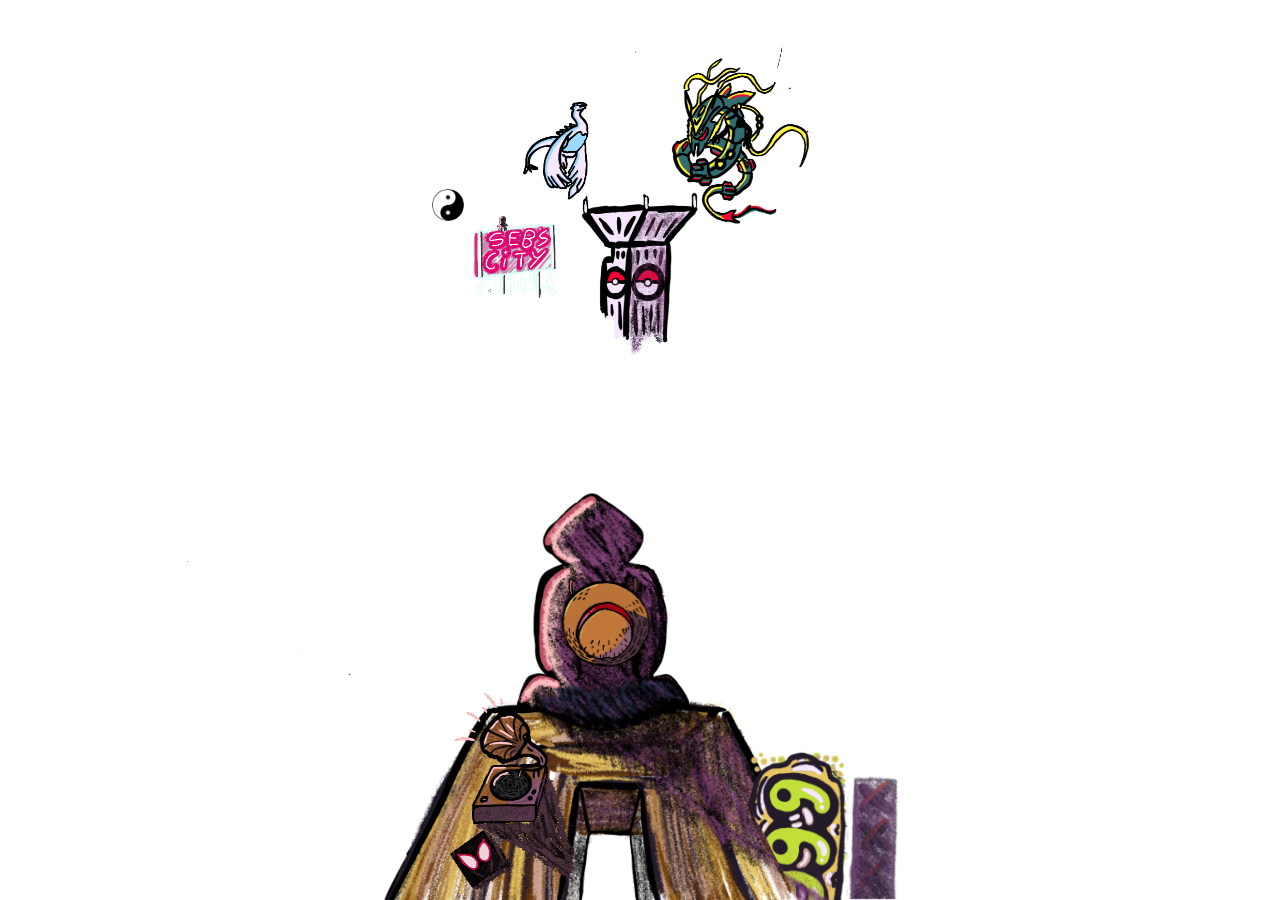
==== index.html @ 21b24eae "hover states toegevoegd en verbeterd in light en dark mode en hele light dark mode probleem uitgezoc" ====
<!doctype html>
<html lang="en">
  <head>
    <meta charset="UTF-8" />
    <meta name="viewport" content="width=device-width, initial-scale=1.0" />
    <meta name="author" content="[jouw naam]" />
    <meta name="color-scheme" content="dark light" />
    <link rel="stylesheet" href="./assets/style/normal.css" />

    <script defer src="assets/scripts/script.js"></script>
    <title>Seb's City</title>
    <link rel="icon" type="image/x-icon" href="img/favicon.png" />
  </head>
  <!-- lettertype link -->

  <body>
    <picture><source srcset="img/eigenstad.png" /></picture>
    <form>
      <label>
        <input type="radio" name="color-scheme" value="light" />
        <img src="img/Yin_yang.svg.webp" alt="ying yang" />
        <!--web image wil ik nog zelf beter maken/tekenen maar nog geen tijd voor -->
      </label>
      <label>
        <input type="radio" name="color-scheme" value="dark" />
        <img src="img/Yin_yang.svg.webp" alt="ying yang" />
        <!--web image wil ik nog zelf beter maken/tekenen maar nog geen tijd voor -->
      </label>
    </form>

    <!--img2-->
    <img src="img/personlookingatview.png" alt="kijkend persoon" />
    <!-- in procreate gemaakt-->

    <img src="img/sebscity.png" alt="bilboard met tekst seb's city" />

    <!--img3-->
    <!--<img src="img/xxxgraffiti.png" alt="xxxgraffiti" />-->
    <!--oude img zelfgemaakt-->

    <button popovertarget="xxx">
      <!--popover gemaakt met wat ik mij kon herinneren van vorig jaar en mdn web site-->
      <img
        src="img/xxxgraffiti.png"
        alt="een graffiti met 3 x en die verticaal staan"
      /><!--oude img zelfgemaakt-->
    </button>

    <section id="xxx" popover>
      <img src="./img/badvibesforever.webp" alt="XXXTentacion album cover" />
      <!-- afbeelding van album cover van het web gehaald-->
      <h1>XXXTENTACION</h1>
      <p>
        Jahseh Onfroy also know as XXXTENTACION was an American rapper who died
        in 2018 after being shot in his car. This is a little memorial for him.
      </p>

      <h2>My favorite songs:</h2>
      <!-- youtube linkjes-->
      <ul>
        <li>
          <a href="https://www.youtube.com/watch?v=LZJy-QN45Rw"
            >It's all fading to black</a
          >
        </li>
        <li>
          <a
            href="https://www.youtube.com/watch?v=-jRKsiAOAA8&list=RD-jRKsiAOAA8&start_radio=1"
            >Falling down</a
          >
        </li>
        <li>
          <a
            href="https://www.youtube.com/watch?v=tLNOce4Y4uc&list=RDtLNOce4Y4uc&start_radio=1"
            >Arms around you</a
          >
        </li>
      </ul>
    </section>

    <button popovertarget="999">
      <img
        src="img/999correctsize.png"
        alt="juice wrld graffiti, de graffiti bestaat uit de tekst 999"
      />
      <!-- zelf in procreate gemaakt-->
    </button>

    <section id="999" popover>
      <img
        src="./img/wishingwell.jpg"
        alt="juice wrld legends never die album cover "
      />
      <!-- cover afbeelding van album van het web-->
      <h1>Juice WRLD</h1>
      <p>
        Jarad Anthony Higgins also known as Juice WRLD was an American rapper
        who died at age 21 due to an accidental overdose. This is a little
        memorial for him.
      </p>
      <p>
        999 was his personal motto, the opposite of 666 (devil), it means that
        rather than giving in to a bad situation, you turn it around and use it
        to move forward.
      </p>

      <h2>My favorite songs:</h2>
      <!--youtube links-->
      <ul>
        <li>
          <a
            href="https://www.youtube.com/watch?v=XSLF2pehpGI&list=RDXSLF2pehpGI&start_radio=1"
            >Whoa (mind in awe)</a
          >
        </li>
        <li>
          <a
            href="https://www.youtube.com/watch?v=lzQpS1rH3zI&list=RDlzQpS1rH3zI&start_radio=1"
            >Fast</a
          >
        </li>
        <li>
          <a
            href="https://www.youtube.com/watch?v=BoKlbFPIAPs&list=RDBoKlbFPIAPs&start_radio=1"
            >All girls are the same</a
          >
        </li>
      </ul>
    </section>

    <button popovertarget="viking">
      <img src="img/viking2.gif" alt="vikingschip" />
      <!-- zelf getekend in procreate-->
    </button>

    <section id="viking" popover>
      <img src="./img/gowboot.avif" alt="vikingschip" />
      <!-- afbeelding van het web-->
      <h1>Norse mythology</h1>
      <p>
        This vikingship represents my love for norse mythology mostly due to the
        god of war game series which I love.
      </p>
      <p>
        I really like the soundtrack too, so I recommend you to check it out.
      </p>

      <h2>Links</h2>
      <!-- youtube en playstation site links voor trailers, muziek en waar je de game kan kopen-->
      <ul>
        <li>
          <a href="https://www.youtube.com/watch?v=K0u_kAWLJOA">Trailer</a>
        </li>
        <li>
          <a
            href="https://www.playstation.com/nl-nl/games/god-of-war/
        "
            >The game</a
          >
        </li>
        <li>
          <a
            href="https://www.youtube.com/watch?v=H6udjKIojoE&list=OLAK5uy_nWbRrBVDIDM_08DLg_u1uagBWoHdPQS5k
          "
            >Soundtrack</a
          >
        </li>
      </ul>
    </section>

    <button popovertarget="pokemon">
      <img src="img/pokemontower.png" alt="[pokemon tower]" />
      <!-- toren zelf getekend, pokemon zelf getekend met inspiratie-->
    </button>

    <section id="pokemon" popover>
      <h1>Are you sure you want to battle pokemon on another site?</h1>
      <p>
        <a href="https://pokerogue.net/">yes</a>
        <!-- een link van een (on officiele) browser pokemon game die ik zelf veel heb gespeeld (pokemon staat het toe omdat het non profit is)-->
      </p>
    </section>

    <button onclick="playGeluid()">
      <img src="img/beweegmuziekplaat.gif" alt=" lp player which plays music" />
      <!-- zelf getekend in procreate, plaat gebaseerd op spiderverse plaat uit spiderman into the spiderverse-->
    </button>

    <audio src="img/11Ayala(Outro).mp3" loop></audio
    ><!--staat in mapje img boven aan-->
    <!-- eigen mp3 file die ik bij de plaat kreeg toen ik de lp kocht (jammer genoeg niet de zelfde plaat als die ik heb getekend maar die had ik niet op mp3)-->

    <button popovertarget="luffy">
      <img src="img/luffyhat.png" alt="luffyhat" />
      <!-- zelf getekend in procreate-->
    </button>

    <section id="luffy" popover>
      <img
        src="img/onepiece.jpg"
        alt="afbeelding voor cover art van de serie"
      />
      <!-- van het web een img gehaald-->
      <h1>One Piece</h1>
      <p>
        one piece is an animated series about pirates and a boys dream to become
        the pirate king. The series has been going on for over 20 years now and
        it's a series I really enjoy watching.
      </p>
    </section>

    <button commandfor="cookieModal" command="show-modal">
      <img
        src="img/vliegtuig.png"
        alt="vliegtuig met cookie banner wat er achter aan wappert"
      />
    </button>

    <dialog id="cookieModal">
      <form method="dialog">
        <h2>do you want this site to take your data?</h2>
        <p>
          We use cookies to personalise content and ads, to provide social media
          features and to analyse our traffic. We also share information about
          your use of our site with our social media, advertising and analytics
          partners who may combine it with other information that you’ve
          provided to them or that they’ve collected from your use of their
          services.
        </p>

        <button onclick="setCookie()">Allow</button>
        <button onclick="unsetCookie()">Deny</button>
      </form>
    </dialog>

    <!--
    base die ik heb uitgezet omdat ik het niet nodig heb maar niet weet of het weg mag
    <header>
      <p>
        [Dit is de model repository,
        <a href="https://github.com/CMDA/model"
          >fork deze repository op GitHub.</a
        >
      </p>

      <nav>
        <ul>
          <li><a href="/">[Home]</a></li>
          <li><a href="/log.html">[Log]</a></li>
          <li><a href="/story.html">[Story]</a></li>
          <li><a href="/contact.html">[Contact]</a></li>
        </ul>
      </nav>
    </header>

    <main>
      <article>
        <h2>[Voorbeeld artikel]</h2>
        <p>[Dit is een voorbeeld artikel tekst...]</p>
      </article>

      <article>
        <h2>31 augustus</h2>
        <p>Vandaag behandelden we ....</p>
      </article>
    </main>

    <footer>
      <p>[Copyleft 2026, all wrongs reversed]</p>
    </footer>-->
  </body>
</html>
---- assets/style/normal.css ----
/* HIER KOMT JOUW CSS */
@font-face {
  font-family: "comic style";
  src: url(../type/ComicRelief-Regular.woff2);
  font-weight: 400;
  font-style: normal;
}

/* KLEURTJES */

html {
  color-scheme: light dark;
  background-image: light-dark(
    url("../../img/eigenstad.png"),
    /* shot uit sunflower gepakt, (via licence free site) toen zelf via chat gpt spiderman er uit gehaald en kleuren warmer/exremer gemaakt */
    url("../../img/eigenstad3.png") /* toen img met filter zwart wit gemaakt*/
  );
  /* light dark met sanne gedaan, ik ben er wel achter gekomen dat nu na deze verandering op telefoon de achtergrond weggaat maar heb dat nog niet zelf weten te fixen */
  min-height: 100dvh;
  background-size: cover;
  background-position: center center;
}
/*styling img en article in popovers hier*/

section {
  width: 30em;
  height: 30em;
  padding: 3em;
  border-radius: 3em;
  background-color: rgba(255, 255, 255, 0.105);
  backdrop-filter: blur(0.25em);
  color: var(--brand-primary-color);
  @media (prefers-color-scheme: dark) {
    border-color: var(--brand-primary-color);
    color: var(--brand-primary-color);
  }

  img {
    width: auto;
    height: 40dvw;
    @media (width > 50em) {
      height: 20em;
    }
  }

  ul {
    padding: 0%;
    margin: 0%;
    font-weight: bold;
  }

  @media (width<30em) {
    width: auto;
    height: auto;
    margin-left: 1rem;
    margin-right: 1rem;
    margin-bottom: 5rem;
    margin-top: 5rem;
    padding: 2em;
  }
}

dialog {
  width: 30em;
  height: 30em;
  padding: 3em;
  border-radius: 3em;
  background-color: rgb(255 255 255 / 0.25);
  backdrop-filter: blur(0.25em);
  @media (width<30em) {
    width: auto;
    height: auto;
    margin-left: 1rem;
    margin-right: 1rem;
    margin-bottom: 5rem;
    margin-top: 5rem;
    padding: 2em;
  }
}
/* sanne heeft geholpen met de light dark code om het een toggle te maken */
@media (prefers-color-scheme: dark) {
  label:has([value="dark"]) {
    display: none;
  }
}

@media (prefers-color-scheme: light) {
  label:has([value="light"]) {
    display: block;
  }
}
/* als er light gekozen is */
html:has([value="light"]:checked) {
  color-scheme: light;
  --brand-primary-color: rgb(11, 11, 11);
  --link-hover-color: rgb(65, 201, 235);
  --link-active-color: rgb(24, 44, 112);
  --hover-color: rgb(221, 221, 126);
  --tab-color: rgb(135, 219, 133);
}

html:has([value="light"]:checked) label:has([value="dark"]) {
  display: block;
}

html:has([value="light"]:checked) label:has([value="light"]) {
  display: none;
}

/* als er dark gekozen is */
html:has([value="dark"]:checked) {
  color-scheme: dark;
  --brand-primary-color: rgb(255, 59, 59);
  --link-hover-color: rgb(244, 243, 244);
  --link-active-color: rgb(70, 5, 5);
  --tab-color: rgb(72, 38, 138);
}

html:has([value="dark"]:checked) img {
  filter: grayscale(100%);
}
html:has([value="dark"]:checked) label:hover {
  filter: drop-shadow(0 0 0.5em var(--brand-primary-color))
    drop-shadow(0 0 1em var(--brand-primary-color))
    drop-shadow(0 0 2em var(--brand-primary-color));
}
html:has([value="dark"]:checked) button:hover {
  filter: drop-shadow(0 0 0.5em var(--brand-primary-color))
    drop-shadow(0 0 1em var(--brand-primary-color))
    drop-shadow(0 0 2em var(--brand-primary-color));
}

html:has([value="dark"]:checked) button:focus-visible {
  filter: drop-shadow(0 0 0.5em var(--tab-color))
    drop-shadow(0 0 1em var(--tab-color)) drop-shadow(0 0 2em var(--tab-color));
}

html:has([value="dark"]:checked) section {
  background-color: rgba(255, 255, 255, 0);
  backdrop-filter: blur(1em);
}

html:has([value="dark"]:checked) label:has([value="dark"]) {
  display: none;
}

html:has([value="dark"]:checked) label:has([value="light"]) {
  display: block;
}

/* WRAPPERS */

body {
  font-family: "comic style", sans-serif;
  margin: 0;
  background: var(--brand-accent-color);
}

/* ALGEMENE button styling */
a {
  color: var(--brand-primary-color);
}
a:hover {
  color: var(--link-hover-color);
}

a:active {
  color: var(--link-active-color);
}

button {
  cursor: pointer;
  background: none; /* background en border weggehaald omdat je ze anders links boven in beeld heel klein allemaal zag*/
  border: none;
}

button:hover {
  filter: drop-shadow(0 0 0.5em var(--hover-color))
    drop-shadow(0 0 1em var(--hover-color))
    drop-shadow(0 0 2em var(--hover-color));
}
button:focus-visible {
  filter: drop-shadow(0 0 1em var(--tab-color))
    drop-shadow(0 0 1em var(--tab-color)) drop-shadow(0 0 1em var(--tab-color));
  outline: none;
}

/* styling ying yang hier gezet zodat hij dicht bij de light dark mode styling staat*/

input[type="radio"] {
  position: absolute;
  opacity: 0;
}

label {
  z-index: 40;
  position: fixed;
  bottom: 75%;
  left: calc(50% - 13rem);

  @media (width > 85em) {
    left: calc(50% - 14.3rem);
    bottom: 78%;
  }
  img {
    width: 2em;
  }
}

label:hover {
  filter: drop-shadow(0 0 1em var(--hover-color))
    drop-shadow(0 0 1em var(--hover-color))
    drop-shadow(0 0 1em var(--hover-color));
}

label:has(input:focus-visible) /*als ik alleen focus visible deed deed hij het niet, omdat ik thuis werkte aan chat gpt gevraagd en uiteindelijk op dit uitgekomen omdat hij als input focus visible krijgt doet hij het nu want bij alleen focus visible gebeurt er niks dus kan hij de styling niet toepassen*/ {
  filter: drop-shadow(0 0 1em var(--tab-color))
    drop-shadow(0 0 1em var(--tab-color)) drop-shadow(0 0 1em var(--tab-color));

  outline: none;
}

/* STAD */
picture {
  z-index: 10;
  position: fixed;
  width: 100dvw;
  height: 100dvh;
  top: 0%;

  img {
    display: block;
    width: 100%;
    height: 100%;
    object-fit: cover;
  }
} /* ik dacht dat deze weg kon na dat ik de img heb replaced voor background image en daar boven nieuwe stijling voor heb maar als ik de code weghaal klopt de uitlijning niet meer dus laat ik het toch maar hier */

/* BOOT */
button:nth-of-type(3) {
  /* van sanne hulp gekregen over basis van animatie toen zelf gekeken naar hoe ik schommel effect kan toevoegen */

  z-index: 40;
  position: fixed;
  width: 11em;
  top: 38%;
  left: -11em;
  padding: 0%;

  img {
    width: 100%;

    animation-name: --vikingschip-animatie;
    animation-duration: 20s;
    animation-iteration-count: infinite;
    animation-timing-function: ease-in-out;
  }
}

@keyframes --vikingschip-animatie {
  0% {
    translate: calc((100dvw + 11rem) * -0.5);
  }
  7% {
    translate: calc((100dvw + 11rem) * -0.37);
  }
  15% {
    translate: calc((100dvw + 11rem) * -0.25);
  }
  23% {
    translate: calc((100dvw + 11rem) * -0.13);
  }
  30% {
    translate: calc((100dvw + 11rem) * 0);
  }
  37% {
    translate: calc((100dvw + 11rem) * 0.13);
  }
  45% {
    translate: calc((100dvw + 11rem) * 0.25);
  }
  53% {
    translate: calc((100dvw + 11rem) * 0.37);
  }
  60% {
    translate: calc((100dvw + 11rem) * 0.5);
  }
  67% {
    translate: calc((100dvw + 11rem) * 0.63);
  }
  75% {
    translate: calc((100dvw + 11rem) * 0.75);
  }
  87% {
    translate: calc((100dvw + 11rem) * 0.87);
  }
  100% {
    translate: calc((100dvw + 11rem) * 1);
  }
  113% {
    translate: calc((100dvw + 11rem) * 1.13);
  }
}

/*zittend persoon*/
body > img:nth-of-type(1) {
  position: fixed;
  z-index: 20;
  width: 100dvw;
  height: 100dvh;
  object-fit: cover;
  top: 0;
  left: 0;
}
body > img:nth-of-type(2) {
  position: fixed;
  z-index: 20;
  width: 100dvw;
  height: 100dvh;
  object-fit: cover;
  top: 0;
  left: 0;
}
/*xxx graffiti*/
body > button:nth-of-type(1) {
  z-index: 50;
  position: fixed;
  right: calc(50% - 16.5rem);
  bottom: -0.2rem;
  width: 3.8rem;

  @media (width > 87em) {
    bottom: -2.3rem;
    right: calc(50% - 18.2rem);
    width: 3.9rem;
  }

  img {
    width: 100%;
  }
}
/*999 graffiti*/
body > button:nth-of-type(2) {
  z-index: 30;
  position: fixed;
  right: calc(50% - 13.2rem);
  bottom: -0.7rem;
  width: 6.5rem;
  padding: 0%;

  @media (width > 87em) {
    bottom: -3.2em;
    right: calc(50% - 14.4rem);
    width: 6.7rem;
  }
  img {
    width: 100%;
  }
}
/*pokemon tower*/
button:nth-of-type(4) {
  z-index: 35;
  position: fixed;
  left: calc(50% - 7.8rem);
  bottom: 59%;
  object-fit: cover;
  width: 19rem;
  padding: 0;

  @media (width > 87em) {
    bottom: 61%;
  }

  img {
    width: 100%;
  }
}

/*muziekding*/
button:nth-of-type(5) {
  z-index: 40;
  position: fixed;
  bottom: 0%;
  left: calc(50% - 12.5rem);
  width: 9rem;
  padding: 0;

  img {
    width: 100%;
  }
}
/*luffy straw hat*/
button:nth-of-type(6) {
  z-index: 40;
  position: fixed;
  bottom: 25%;
  left: calc(50% - 5.2rem);
  width: 6rem;
  padding: 0%;

  @media (width > 87em) {
    bottom: 24%;
    left: calc(50% - 5.4rem);
  }
  img {
    width: 100%;
  }
}
/* veel @media toegevoegd om te zorgen dat het in kleiner scherm op de goede plek is maar zodat het ook in fullscreen goed staat (alles deed het ook op telefoon maar sinds ik met sanne light dark mode heb toegevoegd is de achtergrond op telefoon weg en het is mij nog niet gelukt dit te herstellen)*/

button:nth-of-type(7) {
  z-index: 45;
  position: fixed;
  width: 11em;
  top: 5%;
  left: -11em;
  padding: 0%;

  img {
    width: 100%;

    animation-name: --vliegtuig-animatie;
    animation-duration: 15s;
    animation-iteration-count: infinite;
    animation-timing-function: linear;
  }
}

@keyframes --vliegtuig-animatie {
  100% {
    translate: calc((100dvw + 11rem) * -0.5);
  }

  50% {
    translate: calc((100dvw + 11rem) * 0.13);
  }

  0% {
    translate: calc((100dvw + 44rem) * 0.75);
  }
}
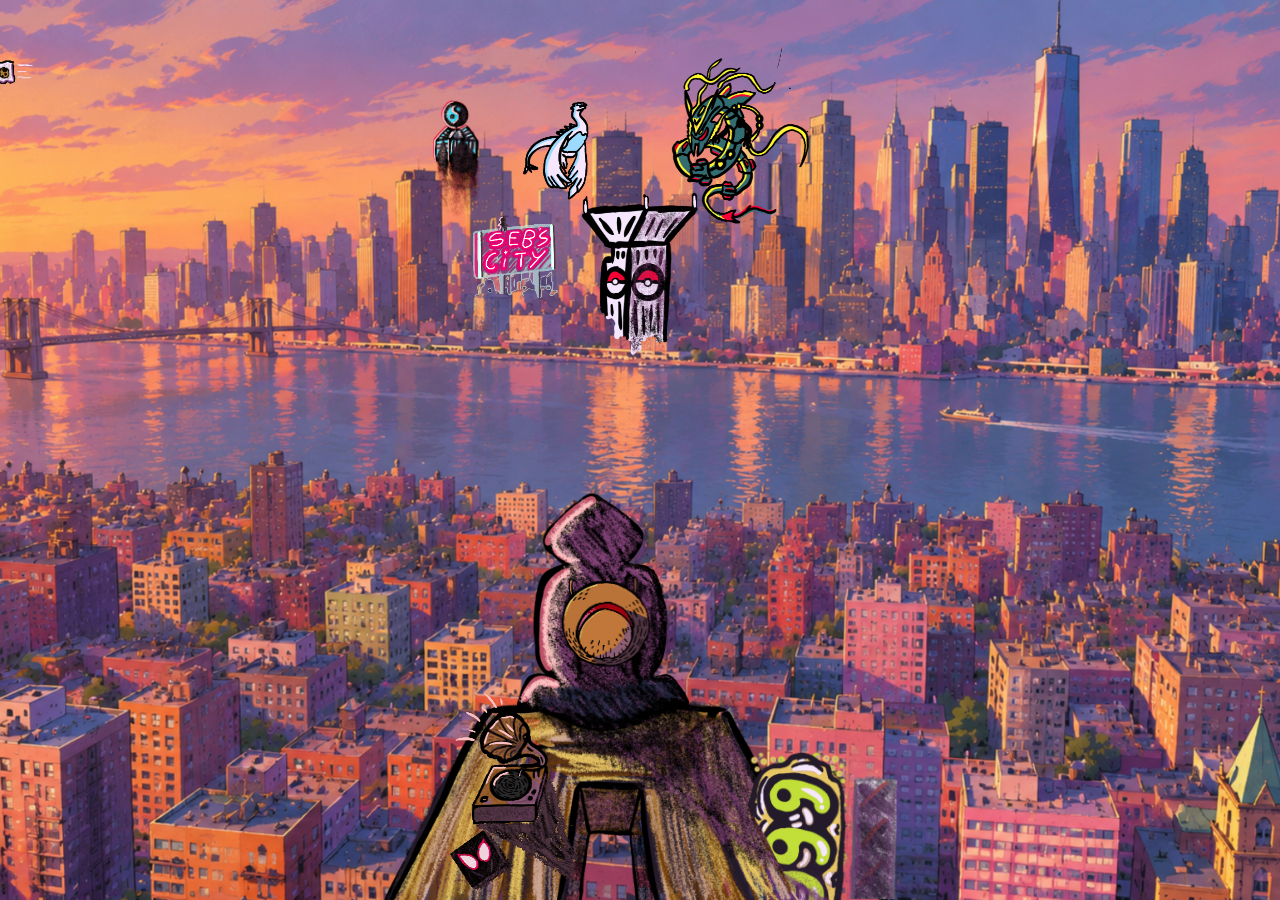
==== commit 6cb3a4ea: "img switch toegevoegd en kleuren en font laten veranderen na switch van ying yang en ying yang nieuw" ====
--- a/index.html
+++ b/index.html
@@ -14,25 +14,36 @@
   <!-- lettertype link -->
 
   <body>
-    <picture><source srcset="img/eigenstad.png" /></picture>
+    <picture
+      ><img src="img/eigenstad.png" alt="View of new york city from a roof" />
+    </picture>
     <form>
       <label>
         <input type="radio" name="color-scheme" value="light" />
-        <img src="img/Yin_yang.svg.webp" alt="ying yang" />
+        <img
+          src="img/ying-yangred.png"
+          alt="ying yang which switches the sites color to black and white"
+        />
         <!--web image wil ik nog zelf beter maken/tekenen maar nog geen tijd voor -->
       </label>
       <label>
         <input type="radio" name="color-scheme" value="dark" />
-        <img src="img/Yin_yang.svg.webp" alt="ying yang" />
+        <img
+          src="img/ying-yang.png"
+          alt="ying yang which switches the sites color to color"
+        />
         <!--web image wil ik nog zelf beter maken/tekenen maar nog geen tijd voor -->
       </label>
     </form>
 
     <!--img2-->
-    <img src="img/personlookingatview.png" alt="kijkend persoon" />
+    <img
+      src="img/personlookingatview.png"
+      alt="silhouet of a person looking at the horizon"
+    />
     <!-- in procreate gemaakt-->
 
-    <img src="img/sebscity.png" alt="bilboard met tekst seb's city" />
+    <img src="img/sebscity.png" alt="bilboard with text seb's city" />
 
     <!--img3-->
     <!--<img src="img/xxxgraffiti.png" alt="xxxgraffiti" />-->
@@ -42,7 +53,7 @@
       <!--popover gemaakt met wat ik mij kon herinneren van vorig jaar en mdn web site-->
       <img
         src="img/xxxgraffiti.png"
-        alt="een graffiti met 3 x en die verticaal staan"
+        alt="a graffiti that consists of 3 xes verticly above each other  "
       /><!--oude img zelfgemaakt-->
     </button>
 
@@ -81,7 +92,7 @@
     <button popovertarget="999">
       <img
         src="img/999correctsize.png"
-        alt="juice wrld graffiti, de graffiti bestaat uit de tekst 999"
+        alt="juice wrld graffiti, a graffiti consisting of the text 999"
       />
       <!-- zelf in procreate gemaakt-->
     </button>
@@ -129,12 +140,12 @@
     </section>
 
     <button popovertarget="viking">
-      <img src="img/viking2.gif" alt="vikingschip" />
+      <img src="img/viking2.gif" alt="viking ship" />
       <!-- zelf getekend in procreate-->
     </button>
 
     <section id="viking" popover>
-      <img src="./img/gowboot.avif" alt="vikingschip" />
+      <img src="./img/gowboot.avif" alt="god of war game cover image" />
       <!-- afbeelding van het web-->
       <h1>Norse mythology</h1>
       <p>
@@ -191,15 +202,12 @@
     <!-- eigen mp3 file die ik bij de plaat kreeg toen ik de lp kocht (jammer genoeg niet de zelfde plaat als die ik heb getekend maar die had ik niet op mp3)-->
 
     <button popovertarget="luffy">
-      <img src="img/luffyhat.png" alt="luffyhat" />
+      <img src="img/luffyhat.png" alt="luffy hat" />
       <!-- zelf getekend in procreate-->
     </button>
 
     <section id="luffy" popover>
-      <img
-        src="img/onepiece.jpg"
-        alt="afbeelding voor cover art van de serie"
-      />
+      <img src="img/onepiece.jpg" alt="image of cover art from the serie" />
       <!-- van het web een img gehaald-->
       <h1>One Piece</h1>
       <p>
@@ -209,27 +217,23 @@
       </p>
     </section>
 
-    <button commandfor="cookieModal" command="show-modal">
-      <img
-        src="img/vliegtuig.png"
-        alt="vliegtuig met cookie banner wat er achter aan wappert"
-      />
-    </button>
-
-    <dialog id="cookieModal">
+    <button commandfor="cookievliegtuig" command="show-modal">
+      <img src="img/vliegtuig.png" alt="plane with cookie banner behind it " />
+    </button>
+
+    <dialog id="cookievliegtuig">
       <form method="dialog">
-        <h2>do you want this site to take your data?</h2>
+        <h2>Cookies</h2>
         <p>
-          We use cookies to personalise content and ads, to provide social media
-          features and to analyse our traffic. We also share information about
-          your use of our site with our social media, advertising and analytics
-          partners who may combine it with other information that you’ve
-          provided to them or that they’ve collected from your use of their
-          services.
+          Cookies are tiny pieces of data that websites can store on your
+          device. They can help remember things like your preferences and how
+          you use a website. This website doesn't use cookies itself, but
+          GitHub, which hosts this site, may use cookies. So... want to let the
+          cookies in?
         </p>
 
-        <button onclick="setCookie()">Allow</button>
-        <button onclick="unsetCookie()">Deny</button>
+        <button onclick="setCookie()">allright</button>
+        <button onclick="unsetCookie()">nope</button>
       </form>
     </dialog>
 
--- a/assets/style/normal.css
+++ b/assets/style/normal.css
@@ -2,6 +2,13 @@
 @font-face {
   font-family: "comic style";
   src: url(../type/ComicRelief-Regular.woff2);
+  font-weight: 400;
+  font-style: normal;
+}
+
+@font-face {
+  font-family: "drip";
+  src: url(../type/Lacquer-Regular.ttf);
   font-weight: 400;
   font-style: normal;
 }
@@ -67,6 +74,7 @@
   border-radius: 3em;
   background-color: rgb(255 255 255 / 0.25);
   backdrop-filter: blur(0.25em);
+  border-color: var(--brand-primary-color);
   @media (width<30em) {
     width: auto;
     height: auto;
@@ -77,6 +85,10 @@
     padding: 2em;
   }
 }
+
+form {
+  color: var(--brand-primary-color);
+}
 /* sanne heeft geholpen met de light dark code om het een toggle te maken */
 @media (prefers-color-scheme: dark) {
   label:has([value="dark"]) {
@@ -138,6 +150,19 @@
 html:has([value="dark"]:checked) section {
   background-color: rgba(255, 255, 255, 0);
   backdrop-filter: blur(1em);
+  font-family: drip;
+}
+html:has([value="dark"]:checked) button[commandfor="cookievliegtuig"] img {
+  content: url("../../img/flydragongif.gif");
+  width: 200%;
+}
+
+html:has([value="dark"]:checked) form {
+  font-family: drip;
+  button {
+    color: var(--brand-primary-color);
+    font-family: drip;
+  }
 }
 
 html:has([value="dark"]:checked) label:has([value="dark"]) {
@@ -199,11 +224,11 @@
   left: calc(50% - 13rem);
 
   @media (width > 85em) {
-    left: calc(50% - 14.3rem);
-    bottom: 78%;
-  }
-  img {
-    width: 2em;
+    left: calc(50% - 14.8rem);
+    bottom: 72%;
+  }
+  img {
+    width: 3em;
   }
 }
 
@@ -411,7 +436,7 @@
 button:nth-of-type(7) {
   z-index: 45;
   position: fixed;
-  width: 11em;
+  width: 14em;
   top: 5%;
   left: -11em;
   padding: 0%;
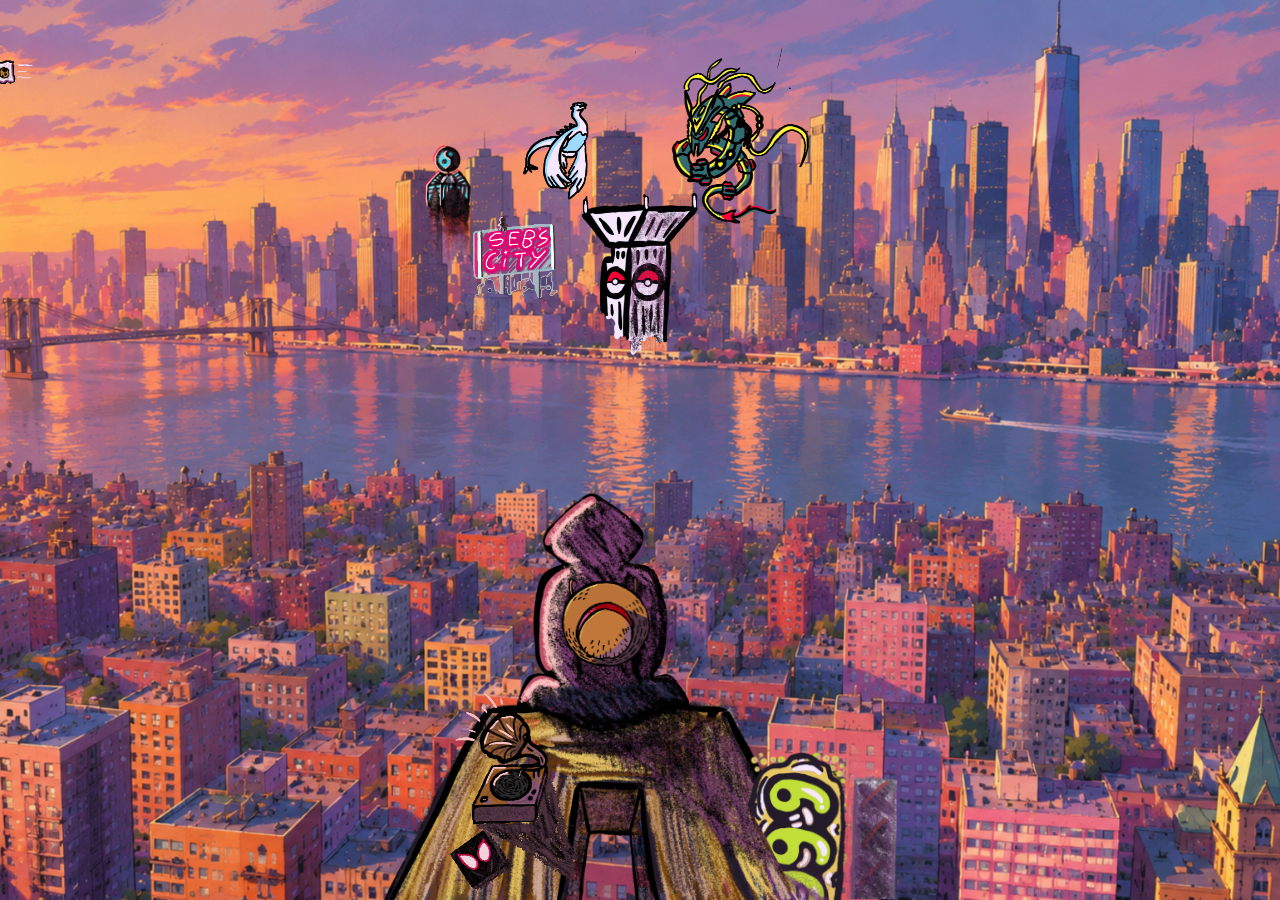
==== commit 97f5d376: "volgorde tab verandert en wat kleine aanpassingen" ====
--- a/index.html
+++ b/index.html
@@ -36,149 +36,6 @@
       </label>
     </form>
 
-    <!--img2-->
-    <img
-      src="img/personlookingatview.png"
-      alt="silhouet of a person looking at the horizon"
-    />
-    <!-- in procreate gemaakt-->
-
-    <img src="img/sebscity.png" alt="bilboard with text seb's city" />
-
-    <!--img3-->
-    <!--<img src="img/xxxgraffiti.png" alt="xxxgraffiti" />-->
-    <!--oude img zelfgemaakt-->
-
-    <button popovertarget="xxx">
-      <!--popover gemaakt met wat ik mij kon herinneren van vorig jaar en mdn web site-->
-      <img
-        src="img/xxxgraffiti.png"
-        alt="a graffiti that consists of 3 xes verticly above each other  "
-      /><!--oude img zelfgemaakt-->
-    </button>
-
-    <section id="xxx" popover>
-      <img src="./img/badvibesforever.webp" alt="XXXTentacion album cover" />
-      <!-- afbeelding van album cover van het web gehaald-->
-      <h1>XXXTENTACION</h1>
-      <p>
-        Jahseh Onfroy also know as XXXTENTACION was an American rapper who died
-        in 2018 after being shot in his car. This is a little memorial for him.
-      </p>
-
-      <h2>My favorite songs:</h2>
-      <!-- youtube linkjes-->
-      <ul>
-        <li>
-          <a href="https://www.youtube.com/watch?v=LZJy-QN45Rw"
-            >It's all fading to black</a
-          >
-        </li>
-        <li>
-          <a
-            href="https://www.youtube.com/watch?v=-jRKsiAOAA8&list=RD-jRKsiAOAA8&start_radio=1"
-            >Falling down</a
-          >
-        </li>
-        <li>
-          <a
-            href="https://www.youtube.com/watch?v=tLNOce4Y4uc&list=RDtLNOce4Y4uc&start_radio=1"
-            >Arms around you</a
-          >
-        </li>
-      </ul>
-    </section>
-
-    <button popovertarget="999">
-      <img
-        src="img/999correctsize.png"
-        alt="juice wrld graffiti, a graffiti consisting of the text 999"
-      />
-      <!-- zelf in procreate gemaakt-->
-    </button>
-
-    <section id="999" popover>
-      <img
-        src="./img/wishingwell.jpg"
-        alt="juice wrld legends never die album cover "
-      />
-      <!-- cover afbeelding van album van het web-->
-      <h1>Juice WRLD</h1>
-      <p>
-        Jarad Anthony Higgins also known as Juice WRLD was an American rapper
-        who died at age 21 due to an accidental overdose. This is a little
-        memorial for him.
-      </p>
-      <p>
-        999 was his personal motto, the opposite of 666 (devil), it means that
-        rather than giving in to a bad situation, you turn it around and use it
-        to move forward.
-      </p>
-
-      <h2>My favorite songs:</h2>
-      <!--youtube links-->
-      <ul>
-        <li>
-          <a
-            href="https://www.youtube.com/watch?v=XSLF2pehpGI&list=RDXSLF2pehpGI&start_radio=1"
-            >Whoa (mind in awe)</a
-          >
-        </li>
-        <li>
-          <a
-            href="https://www.youtube.com/watch?v=lzQpS1rH3zI&list=RDlzQpS1rH3zI&start_radio=1"
-            >Fast</a
-          >
-        </li>
-        <li>
-          <a
-            href="https://www.youtube.com/watch?v=BoKlbFPIAPs&list=RDBoKlbFPIAPs&start_radio=1"
-            >All girls are the same</a
-          >
-        </li>
-      </ul>
-    </section>
-
-    <button popovertarget="viking">
-      <img src="img/viking2.gif" alt="viking ship" />
-      <!-- zelf getekend in procreate-->
-    </button>
-
-    <section id="viking" popover>
-      <img src="./img/gowboot.avif" alt="god of war game cover image" />
-      <!-- afbeelding van het web-->
-      <h1>Norse mythology</h1>
-      <p>
-        This vikingship represents my love for norse mythology mostly due to the
-        god of war game series which I love.
-      </p>
-      <p>
-        I really like the soundtrack too, so I recommend you to check it out.
-      </p>
-
-      <h2>Links</h2>
-      <!-- youtube en playstation site links voor trailers, muziek en waar je de game kan kopen-->
-      <ul>
-        <li>
-          <a href="https://www.youtube.com/watch?v=K0u_kAWLJOA">Trailer</a>
-        </li>
-        <li>
-          <a
-            href="https://www.playstation.com/nl-nl/games/god-of-war/
-        "
-            >The game</a
-          >
-        </li>
-        <li>
-          <a
-            href="https://www.youtube.com/watch?v=H6udjKIojoE&list=OLAK5uy_nWbRrBVDIDM_08DLg_u1uagBWoHdPQS5k
-          "
-            >Soundtrack</a
-          >
-        </li>
-      </ul>
-    </section>
-
     <button popovertarget="pokemon">
       <img src="img/pokemontower.png" alt="[pokemon tower]" />
       <!-- toren zelf getekend, pokemon zelf getekend met inspiratie-->
@@ -189,31 +46,6 @@
       <p>
         <a href="https://pokerogue.net/">yes</a>
         <!-- een link van een (on officiele) browser pokemon game die ik zelf veel heb gespeeld (pokemon staat het toe omdat het non profit is)-->
-      </p>
-    </section>
-
-    <button onclick="playGeluid()">
-      <img src="img/beweegmuziekplaat.gif" alt=" lp player which plays music" />
-      <!-- zelf getekend in procreate, plaat gebaseerd op spiderverse plaat uit spiderman into the spiderverse-->
-    </button>
-
-    <audio src="img/11Ayala(Outro).mp3" loop></audio
-    ><!--staat in mapje img boven aan-->
-    <!-- eigen mp3 file die ik bij de plaat kreeg toen ik de lp kocht (jammer genoeg niet de zelfde plaat als die ik heb getekend maar die had ik niet op mp3)-->
-
-    <button popovertarget="luffy">
-      <img src="img/luffyhat.png" alt="luffy hat" />
-      <!-- zelf getekend in procreate-->
-    </button>
-
-    <section id="luffy" popover>
-      <img src="img/onepiece.jpg" alt="image of cover art from the serie" />
-      <!-- van het web een img gehaald-->
-      <h1>One Piece</h1>
-      <p>
-        one piece is an animated series about pirates and a boys dream to become
-        the pirate king. The series has been going on for over 20 years now and
-        it's a series I really enjoy watching.
       </p>
     </section>
 
@@ -237,6 +69,174 @@
       </form>
     </dialog>
 
+    <button popovertarget="viking">
+      <img src="img/viking2.gif" alt="viking ship" />
+      <!-- zelf getekend in procreate-->
+    </button>
+
+    <section id="viking" popover>
+      <img src="./img/gowboot.avif" alt="god of war game cover image" />
+      <!-- afbeelding van het web-->
+      <h1>Norse mythology</h1>
+      <p>
+        This vikingship represents my love for norse mythology mostly due to the
+        god of war game series which I love.
+      </p>
+      <p>
+        I really like the soundtrack too, so I recommend you to check it out.
+      </p>
+
+      <h2>Links</h2>
+      <!-- youtube en playstation site links voor trailers, muziek en waar je de game kan kopen-->
+      <ul>
+        <li>
+          <a href="https://www.youtube.com/watch?v=K0u_kAWLJOA">Trailer</a>
+        </li>
+        <li>
+          <a
+            href="https://www.playstation.com/nl-nl/games/god-of-war/
+        "
+            >The game</a
+          >
+        </li>
+        <li>
+          <a
+            href="https://www.youtube.com/watch?v=H6udjKIojoE&list=OLAK5uy_nWbRrBVDIDM_08DLg_u1uagBWoHdPQS5k
+          "
+            >Soundtrack</a
+          >
+        </li>
+      </ul>
+    </section>
+
+    <!--img2-->
+    <img
+      src="img/personlookingatview.png"
+      alt="silhouet of a person looking at the horizon"
+    />
+    <!-- in procreate gemaakt-->
+
+    <img src="img/sebscity.png" alt="bilboard with text seb's city" />
+
+    <!--img3-->
+    <!--<img src="img/xxxgraffiti.png" alt="xxxgraffiti" />-->
+    <!--oude img zelfgemaakt-->
+
+    <button popovertarget="luffy">
+      <img src="img/luffyhat.png" alt="luffy hat" />
+      <!-- zelf getekend in procreate-->
+    </button>
+
+    <section id="luffy" popover>
+      <img src="img/onepiece.jpg" alt="image of cover art from the serie" />
+      <!-- van het web een img gehaald-->
+      <h1>One Piece</h1>
+      <p>
+        one piece is an animated series about pirates and a boys dream to become
+        the pirate king. The series has been going on for over 20 years now and
+        it's a series I really enjoy watching.
+      </p>
+    </section>
+
+    <button onclick="playGeluid()">
+      <img src="img/beweegmuziekplaat.gif" alt=" lp player which plays music" />
+      <!-- zelf getekend in procreate, plaat gebaseerd op spiderverse plaat uit spiderman into the spiderverse-->
+    </button>
+
+    <audio src="img/11Ayala(Outro).mp3" loop></audio
+    ><!--staat in mapje img boven aan-->
+    <!-- eigen mp3 file die ik bij de plaat kreeg toen ik de lp kocht (jammer genoeg niet de zelfde plaat als die ik heb getekend maar die had ik niet op mp3)-->
+
+    <button popovertarget="999">
+      <img
+        src="img/999correctsize.png"
+        alt="juice wrld graffiti, a graffiti consisting of the text 999"
+      />
+      <!-- zelf in procreate gemaakt-->
+    </button>
+
+    <section id="999" popover>
+      <img
+        src="./img/wishingwell.jpg"
+        alt="juice wrld legends never die album cover "
+      />
+      <!-- cover afbeelding van album van het web-->
+      <h1>Juice WRLD</h1>
+      <p>
+        Jarad Anthony Higgins also known as Juice WRLD was an American rapper
+        who died at age 21 due to an accidental overdose. This is a little
+        memorial for him.
+      </p>
+      <p>
+        999 was his personal motto, the opposite of 666 (devil), it means that
+        rather than giving in to a bad situation, you turn it around and use it
+        to move forward.
+      </p>
+
+      <h2>My favorite songs:</h2>
+      <!--youtube links-->
+      <ul>
+        <li>
+          <a
+            href="https://www.youtube.com/watch?v=XSLF2pehpGI&list=RDXSLF2pehpGI&start_radio=1"
+            >Whoa (mind in awe)</a
+          >
+        </li>
+        <li>
+          <a
+            href="https://www.youtube.com/watch?v=lzQpS1rH3zI&list=RDlzQpS1rH3zI&start_radio=1"
+            >Fast</a
+          >
+        </li>
+        <li>
+          <a
+            href="https://www.youtube.com/watch?v=BoKlbFPIAPs&list=RDBoKlbFPIAPs&start_radio=1"
+            >All girls are the same</a
+          >
+        </li>
+      </ul>
+    </section>
+
+    <button popovertarget="xxx">
+      <!--popover gemaakt met wat ik mij kon herinneren van vorig jaar en mdn web site-->
+      <img
+        src="img/xxxgraffiti.png"
+        alt="a graffiti that consists of 3 xes verticly above each other  "
+      /><!--oude img zelfgemaakt-->
+    </button>
+
+    <section id="xxx" popover>
+      <img src="./img/badvibesforever.webp" alt="XXXTentacion album cover" />
+      <!-- afbeelding van album cover van het web gehaald-->
+      <h1>XXXTENTACION</h1>
+      <p>
+        Jahseh Onfroy also know as XXXTENTACION was an American rapper who died
+        in 2018 after being shot in his car. This is a little memorial for him.
+      </p>
+
+      <h2>My favorite songs:</h2>
+      <!-- youtube linkjes-->
+      <ul>
+        <li>
+          <a href="https://www.youtube.com/watch?v=LZJy-QN45Rw"
+            >It's all fading to black</a
+          >
+        </li>
+        <li>
+          <a
+            href="https://www.youtube.com/watch?v=-jRKsiAOAA8&list=RD-jRKsiAOAA8&start_radio=1"
+            >Falling down</a
+          >
+        </li>
+        <li>
+          <a
+            href="https://www.youtube.com/watch?v=tLNOce4Y4uc&list=RDtLNOce4Y4uc&start_radio=1"
+            >Arms around you</a
+          >
+        </li>
+      </ul>
+    </section>
+
     <!--
     base die ik heb uitgezet omdat ik het niet nodig heb maar niet weet of het weg mag
     <header>
--- a/assets/style/normal.css
+++ b/assets/style/normal.css
@@ -105,6 +105,7 @@
 html:has([value="light"]:checked) {
   color-scheme: light;
   --brand-primary-color: rgb(11, 11, 11);
+  --link-color: rgb(221, 221, 126);
   --link-hover-color: rgb(65, 201, 235);
   --link-active-color: rgb(24, 44, 112);
   --hover-color: rgb(221, 221, 126);
@@ -123,6 +124,7 @@
 html:has([value="dark"]:checked) {
   color-scheme: dark;
   --brand-primary-color: rgb(255, 59, 59);
+  --link-color: rgb(232, 163, 163);
   --link-hover-color: rgb(244, 243, 244);
   --link-active-color: rgb(70, 5, 5);
   --tab-color: rgb(72, 38, 138);
@@ -183,7 +185,7 @@
 
 /* ALGEMENE button styling */
 a {
-  color: var(--brand-primary-color);
+  color: var(--link-color);
 }
 a:hover {
   color: var(--link-hover-color);
@@ -220,8 +222,8 @@
 label {
   z-index: 40;
   position: fixed;
-  bottom: 75%;
-  left: calc(50% - 13rem);
+  bottom: 70%;
+  left: calc(50% - 13.5rem);
 
   @media (width > 85em) {
     left: calc(50% - 14.8rem);
@@ -347,7 +349,7 @@
   left: 0;
 }
 /*xxx graffiti*/
-body > button:nth-of-type(1) {
+body > button:nth-of-type(7) {
   z-index: 50;
   position: fixed;
   right: calc(50% - 16.5rem);
@@ -365,7 +367,7 @@
   }
 }
 /*999 graffiti*/
-body > button:nth-of-type(2) {
+body > button:nth-of-type(6) {
   z-index: 30;
   position: fixed;
   right: calc(50% - 13.2rem);
@@ -383,7 +385,7 @@
   }
 }
 /*pokemon tower*/
-button:nth-of-type(4) {
+body > button:nth-of-type(1) {
   z-index: 35;
   position: fixed;
   left: calc(50% - 7.8rem);
@@ -415,7 +417,7 @@
   }
 }
 /*luffy straw hat*/
-button:nth-of-type(6) {
+button:nth-of-type(4) {
   z-index: 40;
   position: fixed;
   bottom: 25%;
@@ -431,9 +433,10 @@
     width: 100%;
   }
 }
+
 /* veel @media toegevoegd om te zorgen dat het in kleiner scherm op de goede plek is maar zodat het ook in fullscreen goed staat (alles deed het ook op telefoon maar sinds ik met sanne light dark mode heb toegevoegd is de achtergrond op telefoon weg en het is mij nog niet gelukt dit te herstellen)*/
 
-button:nth-of-type(7) {
+body > button:nth-of-type(2) {
   z-index: 45;
   position: fixed;
   width: 14em;
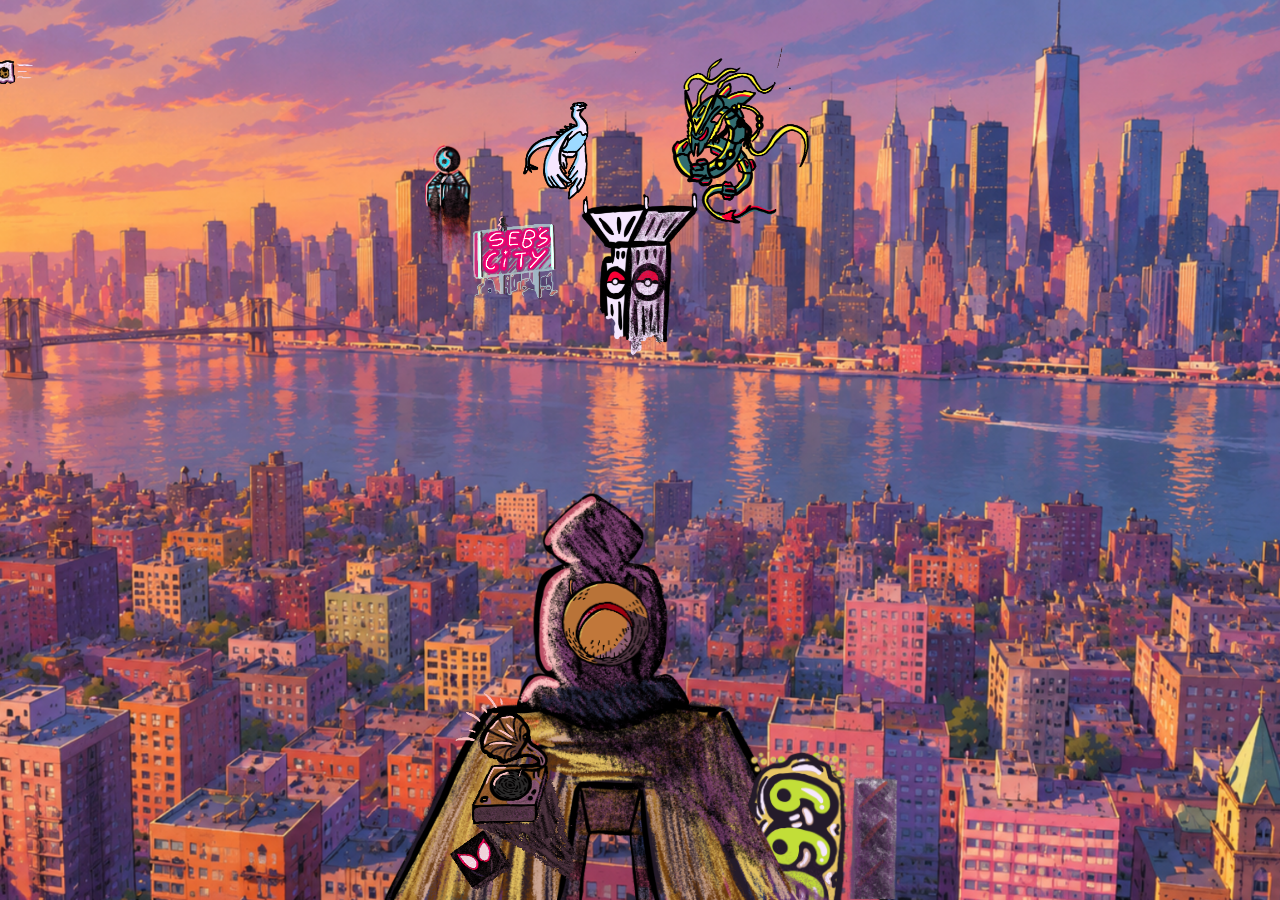
==== commit ebfc8df0: "ondertiteling gemaakt voor muziek" ====
--- a/index.html
+++ b/index.html
@@ -14,6 +14,12 @@
   <!-- lettertype link -->
 
   <body>
+    <h1>
+      This is a city I’ve filled with all kinds of things I like, from music to
+      art. Most of the things I’ve drawn are interactive, so have fun exploring
+      and discovering what this city has to offer! (to discover the site easier
+      check the button list)
+    </h1>
     <picture
       ><img src="img/eigenstad.png" alt="View of new york city from a roof" />
     </picture>
@@ -22,7 +28,7 @@
         <input type="radio" name="color-scheme" value="light" />
         <img
           src="img/ying-yangred.png"
-          alt="ying yang which switches the sites color to black and white"
+          alt="ying yang which switches the sites color to black and white if you tap it"
         />
         <!--web image wil ik nog zelf beter maken/tekenen maar nog geen tijd voor -->
       </label>
@@ -30,14 +36,17 @@
         <input type="radio" name="color-scheme" value="dark" />
         <img
           src="img/ying-yang.png"
-          alt="ying yang which switches the sites color to color"
+          alt="ying yang which switches the sites color to color if you tap it"
         />
         <!--web image wil ik nog zelf beter maken/tekenen maar nog geen tijd voor -->
       </label>
     </form>
 
     <button popovertarget="pokemon">
-      <img src="img/pokemontower.png" alt="[pokemon tower]" />
+      <img
+        src="img/pokemontower.png"
+        alt="a pokemon battle tower, wich brings you to a pokemon battle on a different site if pressed"
+      />
       <!-- toren zelf getekend, pokemon zelf getekend met inspiratie-->
     </button>
 
@@ -50,7 +59,10 @@
     </section>
 
     <button commandfor="cookievliegtuig" command="show-modal">
-      <img src="img/vliegtuig.png" alt="plane with cookie banner behind it " />
+      <img
+        src="img/vliegtuig.png"
+        alt="a cookie banner plane wich gives you the ability to accept or decline cookies if pressed"
+      />
     </button>
 
     <dialog id="cookievliegtuig">
@@ -64,13 +76,16 @@
           cookies in?
         </p>
 
-        <button onclick="setCookie()">allright</button>
-        <button onclick="unsetCookie()">nope</button>
+        <button onclick="vlieg()">alright</button>
+        <button onclick="stortneer()">nope</button>
       </form>
     </dialog>
 
     <button popovertarget="viking">
-      <img src="img/viking2.gif" alt="viking ship" />
+      <img
+        src="img/viking2.gif"
+        alt="A viking ship wich gives information about a Norse themed game if tapped"
+      />
       <!-- zelf getekend in procreate-->
     </button>
 
@@ -123,7 +138,10 @@
     <!--oude img zelfgemaakt-->
 
     <button popovertarget="luffy">
-      <img src="img/luffyhat.png" alt="luffy hat" />
+      <img
+        src="img/luffyhat.png"
+        alt="a hat from a show called one piece, more info if pressed"
+      />
       <!-- zelf getekend in procreate-->
     </button>
 
@@ -139,18 +157,22 @@
     </section>
 
     <button onclick="playGeluid()">
-      <img src="img/beweegmuziekplaat.gif" alt=" lp player which plays music" />
+      <img
+        src="img/beweegmuziekplaat.gif"
+        alt=" lp player which plays music if pressed"
+      />
       <!-- zelf getekend in procreate, plaat gebaseerd op spiderverse plaat uit spiderman into the spiderverse-->
     </button>
 
-    <audio src="img/11Ayala(Outro).mp3" loop></audio
-    ><!--staat in mapje img boven aan-->
+    <audio src="img/Sunflower.mp3" loop></audio>
+    <p></p>
+    <!--staat in mapje img boven aan-->
     <!-- eigen mp3 file die ik bij de plaat kreeg toen ik de lp kocht (jammer genoeg niet de zelfde plaat als die ik heb getekend maar die had ik niet op mp3)-->
 
     <button popovertarget="999">
       <img
         src="img/999correctsize.png"
-        alt="juice wrld graffiti, a graffiti consisting of the text 999"
+        alt="juice wrld graffiti, a graffiti consisting of the text 999 wich gives information about the rapper Juice world if pressed"
       />
       <!-- zelf in procreate gemaakt-->
     </button>
@@ -201,12 +223,15 @@
       <!--popover gemaakt met wat ik mij kon herinneren van vorig jaar en mdn web site-->
       <img
         src="img/xxxgraffiti.png"
-        alt="a graffiti that consists of 3 xes verticly above each other  "
+        alt="a graffiti that consists of 3 xes verticly above each other, it gives more information about the rapper xxxtentacion if pressed "
       /><!--oude img zelfgemaakt-->
     </button>
 
     <section id="xxx" popover>
-      <img src="./img/badvibesforever.webp" alt="XXXTentacion album cover" />
+      <img
+        src="./img/badvibesforever.webp"
+        alt="XXXTentacion bad vibes forever album cover"
+      />
       <!-- afbeelding van album cover van het web gehaald-->
       <h1>XXXTENTACION</h1>
       <p>
--- a/assets/style/normal.css
+++ b/assets/style/normal.css
@@ -14,7 +14,7 @@
 }
 
 /* KLEURTJES */
-
+/* MARK:html */
 html {
   color-scheme: light dark;
   background-image: light-dark(
@@ -27,19 +27,152 @@
   background-size: cover;
   background-position: center center;
 }
-/*styling img en article in popovers hier*/
-
+
+/* MARK:body */
+
+body {
+  font-family: "comic style", sans-serif;
+  margin: 0;
+  background: var(--brand-accent-color);
+}
+
+/* MARK:L-D (light dark) (hulp van sanne met toggle gekregen erna verder zelf aan gewerkt) */
+@media (prefers-color-scheme: dark) {
+  label:has([value="dark"]) {
+    display: none;
+  }
+}
+
+@media (prefers-color-scheme: light) {
+  label:has([value="light"]) {
+    display: block;
+  }
+}
+/*MARK:light*/
+html:has([value="light"]:checked) {
+  color-scheme: light;
+  --brand-primary-color: rgb(252, 250, 250);
+  --link-color: rgb(221, 221, 126);
+  --link-hover-color: rgb(65, 201, 235);
+  --link-active-color: rgb(24, 44, 112);
+  --hover-color: rgb(221, 221, 126);
+  --tab-color: rgb(135, 219, 133);
+}
+
+html:has([value="light"]:checked) body.vlieg > button:nth-of-type(2) {
+  animation-play-state: paused;
+  top: 13%;
+  z-index: 22;
+  scale: 2.3;
+}
+
+html:has([value="light"]:checked) label:has([value="dark"]) {
+  display: block;
+}
+
+html:has([value="light"]:checked) label:has([value="light"]) {
+  display: none;
+}
+
+/*MARK:dark*/
+html:has([value="dark"]:checked) {
+  color-scheme: dark;
+  --brand-primary-color: rgb(255, 59, 59);
+  --link-color: rgb(232, 163, 163);
+  --link-hover-color: rgb(244, 243, 244);
+  --link-active-color: rgb(70, 5, 5);
+  --tab-color: rgb(72, 38, 138);
+}
+
+html:has([value="dark"]:checked) img {
+  filter: grayscale(100%);
+}
+html:has([value="dark"]:checked) label:hover {
+  filter: drop-shadow(0 0 0.5em var(--brand-primary-color))
+    drop-shadow(0 0 1em var(--brand-primary-color))
+    drop-shadow(0 0 2em var(--brand-primary-color));
+}
+html:has([value="dark"]:checked) button:hover {
+  filter: drop-shadow(0 0 0.5em var(--brand-primary-color))
+    drop-shadow(0 0 1em var(--brand-primary-color))
+    drop-shadow(0 0 2em var(--brand-primary-color));
+}
+
+html:has([value="dark"]:checked) button:focus-visible {
+  filter: drop-shadow(0 0 0.5em var(--tab-color))
+    drop-shadow(0 0 1em var(--tab-color)) drop-shadow(0 0 2em var(--tab-color));
+}
+
+html:has([value="dark"]:checked) section {
+  background-color: rgba(255, 255, 255, 0);
+  backdrop-filter: blur(0.2em) brightness(0.3);
+  font-family: drip;
+
+  @media (prefers-contrast: more) {
+    color: rgb(246, 243, 243);
+    background-color: rgb(9, 9, 9);
+    backdrop-filter: blur(0);
+  }
+}
+
+html:has([value="dark"]:checked) dialog {
+  background-color: rgba(255, 255, 255, 0);
+  backdrop-filter: blur(0.2em) brightness(0.3);
+  font-family: drip;
+
+  @media (prefers-contrast: more) {
+    color: rgb(246, 243, 243);
+    background-color: rgb(9, 9, 9);
+    backdrop-filter: blur(0);
+  }
+}
+html:has([value="dark"]:checked) button[commandfor="cookievliegtuig"] img {
+  content: url("../../img/flydragongif.gif");
+  width: 200%;
+
+  @media (width < 540px) {
+    width: 80%;
+  }
+}
+
+html:has([value="dark"]:checked) form {
+  font-family: drip;
+  button {
+    color: var(--brand-primary-color);
+    font-family: drip;
+  }
+}
+
+html:has([value="dark"]:checked) label:has([value="dark"]) {
+  display: none;
+}
+
+html:has([value="dark"]:checked) label:has([value="light"]) {
+  display: block;
+}
+
+/*MARK:section (popovers)*/
 section {
   width: 30em;
   height: 30em;
   padding: 3em;
   border-radius: 3em;
-  background-color: rgba(255, 255, 255, 0.105);
-  backdrop-filter: blur(0.25em);
+  background-color: rgba(83, 59, 73, 0.5);
+  backdrop-filter: blur(0.1em) brightness(0.75);
   color: var(--brand-primary-color);
+  text-shadow:
+    0px 0px 3px rgb(0, 0, 0),
+    0px 0px 3px rgb(0, 0, 0),
+    0px 0px 15px rgb(0, 0, 0);
+
   @media (prefers-color-scheme: dark) {
     border-color: var(--brand-primary-color);
     color: var(--brand-primary-color);
+  }
+  @media (prefers-contrast: more) {
+    color: rgb(10, 10, 10);
+    background-color: rgb(255, 255, 255);
+    backdrop-filter: blur(0);
   }
 
   img {
@@ -56,7 +189,7 @@
     font-weight: bold;
   }
 
-  @media (width<30em) {
+  @media (width<40em) {
     width: auto;
     height: auto;
     margin-left: 1rem;
@@ -66,16 +199,30 @@
     padding: 2em;
   }
 }
-
+/* MARK: dailog (cookie) */
 dialog {
   width: 30em;
   height: 30em;
   padding: 3em;
   border-radius: 3em;
-  background-color: rgb(255 255 255 / 0.25);
-  backdrop-filter: blur(0.25em);
-  border-color: var(--brand-primary-color);
-  @media (width<30em) {
+  background-color: rgba(83, 59, 73, 0.5);
+  backdrop-filter: blur(0.1em) brightness(0.75);
+  color: var(--brand-primary-color);
+  text-shadow:
+    0px 0px 3px rgb(0, 0, 0),
+    0px 0px 3px rgb(0, 0, 0),
+    0px 0px 15px rgb(0, 0, 0);
+
+  button {
+    font-family: comic style;
+    color: var(--brand-primary-color);
+    text-shadow:
+      0px 0px 3px rgb(0, 0, 0),
+      0px 0px 3px rgb(0, 0, 0),
+      0px 0px 15px rgb(0, 0, 0);
+  }
+
+  @media (width<42em) {
     width: auto;
     height: auto;
     margin-left: 1rem;
@@ -85,105 +232,17 @@
     padding: 2em;
   }
 }
+/* MARK:form (cookie) */
 
 form {
   color: var(--brand-primary-color);
 }
-/* sanne heeft geholpen met de light dark code om het een toggle te maken */
-@media (prefers-color-scheme: dark) {
-  label:has([value="dark"]) {
-    display: none;
-  }
-}
-
-@media (prefers-color-scheme: light) {
-  label:has([value="light"]) {
-    display: block;
-  }
-}
-/* als er light gekozen is */
-html:has([value="light"]:checked) {
-  color-scheme: light;
-  --brand-primary-color: rgb(11, 11, 11);
-  --link-color: rgb(221, 221, 126);
-  --link-hover-color: rgb(65, 201, 235);
-  --link-active-color: rgb(24, 44, 112);
-  --hover-color: rgb(221, 221, 126);
-  --tab-color: rgb(135, 219, 133);
-}
-
-html:has([value="light"]:checked) label:has([value="dark"]) {
-  display: block;
-}
-
-html:has([value="light"]:checked) label:has([value="light"]) {
-  display: none;
-}
-
-/* als er dark gekozen is */
-html:has([value="dark"]:checked) {
-  color-scheme: dark;
-  --brand-primary-color: rgb(255, 59, 59);
-  --link-color: rgb(232, 163, 163);
-  --link-hover-color: rgb(244, 243, 244);
-  --link-active-color: rgb(70, 5, 5);
-  --tab-color: rgb(72, 38, 138);
-}
-
-html:has([value="dark"]:checked) img {
-  filter: grayscale(100%);
-}
-html:has([value="dark"]:checked) label:hover {
-  filter: drop-shadow(0 0 0.5em var(--brand-primary-color))
-    drop-shadow(0 0 1em var(--brand-primary-color))
-    drop-shadow(0 0 2em var(--brand-primary-color));
-}
-html:has([value="dark"]:checked) button:hover {
-  filter: drop-shadow(0 0 0.5em var(--brand-primary-color))
-    drop-shadow(0 0 1em var(--brand-primary-color))
-    drop-shadow(0 0 2em var(--brand-primary-color));
-}
-
-html:has([value="dark"]:checked) button:focus-visible {
-  filter: drop-shadow(0 0 0.5em var(--tab-color))
-    drop-shadow(0 0 1em var(--tab-color)) drop-shadow(0 0 2em var(--tab-color));
-}
-
-html:has([value="dark"]:checked) section {
-  background-color: rgba(255, 255, 255, 0);
-  backdrop-filter: blur(1em);
-  font-family: drip;
-}
-html:has([value="dark"]:checked) button[commandfor="cookievliegtuig"] img {
-  content: url("../../img/flydragongif.gif");
-  width: 200%;
-}
-
-html:has([value="dark"]:checked) form {
-  font-family: drip;
-  button {
-    color: var(--brand-primary-color);
-    font-family: drip;
-  }
-}
-
-html:has([value="dark"]:checked) label:has([value="dark"]) {
-  display: none;
-}
-
-html:has([value="dark"]:checked) label:has([value="light"]) {
-  display: block;
-}
-
-/* WRAPPERS */
-
-body {
-  font-family: "comic style", sans-serif;
-  margin: 0;
-  background: var(--brand-accent-color);
-}
-
-/* ALGEMENE button styling */
+
+/* MARK:A styling*/
+
+h1 {
+  appearance: none;
+}
 a {
   color: var(--link-color);
 }
@@ -194,7 +253,7 @@
 a:active {
   color: var(--link-active-color);
 }
-
+/* MARK:button */
 button {
   cursor: pointer;
   background: none; /* background en border weggehaald omdat je ze anders links boven in beeld heel klein allemaal zag*/
@@ -212,11 +271,12 @@
   outline: none;
 }
 
-/* styling ying yang hier gezet zodat hij dicht bij de light dark mode styling staat*/
-
+/* MARK:yingyang (label is ying yang input is radio button) */
 input[type="radio"] {
   position: absolute;
-  opacity: 0;
+  appearance: none;
+  inset: 0;
+  outline: none;
 }
 
 label {
@@ -231,6 +291,10 @@
   }
   img {
     width: 3em;
+  }
+  @media (width < 30em) {
+    left: calc(50% - -4.3rem);
+    bottom: 57%;
   }
 }
 
@@ -247,7 +311,7 @@
   outline: none;
 }
 
-/* STAD */
+/*MARK:STAD background */
 picture {
   z-index: 10;
   position: fixed;
@@ -263,7 +327,7 @@
   }
 } /* ik dacht dat deze weg kon na dat ik de img heb replaced voor background image en daar boven nieuwe stijling voor heb maar als ik de code weghaal klopt de uitlijning niet meer dus laat ik het toch maar hier */
 
-/* BOOT */
+/*MARK:vikingschip */
 button:nth-of-type(3) {
   /* van sanne hulp gekregen over basis van animatie toen zelf gekeken naar hoe ik schommel effect kan toevoegen */
 
@@ -284,52 +348,7 @@
   }
 }
 
-@keyframes --vikingschip-animatie {
-  0% {
-    translate: calc((100dvw + 11rem) * -0.5);
-  }
-  7% {
-    translate: calc((100dvw + 11rem) * -0.37);
-  }
-  15% {
-    translate: calc((100dvw + 11rem) * -0.25);
-  }
-  23% {
-    translate: calc((100dvw + 11rem) * -0.13);
-  }
-  30% {
-    translate: calc((100dvw + 11rem) * 0);
-  }
-  37% {
-    translate: calc((100dvw + 11rem) * 0.13);
-  }
-  45% {
-    translate: calc((100dvw + 11rem) * 0.25);
-  }
-  53% {
-    translate: calc((100dvw + 11rem) * 0.37);
-  }
-  60% {
-    translate: calc((100dvw + 11rem) * 0.5);
-  }
-  67% {
-    translate: calc((100dvw + 11rem) * 0.63);
-  }
-  75% {
-    translate: calc((100dvw + 11rem) * 0.75);
-  }
-  87% {
-    translate: calc((100dvw + 11rem) * 0.87);
-  }
-  100% {
-    translate: calc((100dvw + 11rem) * 1);
-  }
-  113% {
-    translate: calc((100dvw + 11rem) * 1.13);
-  }
-}
-
-/*zittend persoon*/
+/*MARK:zittend persoon*/
 body > img:nth-of-type(1) {
   position: fixed;
   z-index: 20;
@@ -339,6 +358,7 @@
   top: 0;
   left: 0;
 }
+/* MARK:sebcity */
 body > img:nth-of-type(2) {
   position: fixed;
   z-index: 20;
@@ -348,7 +368,7 @@
   top: 0;
   left: 0;
 }
-/*xxx graffiti*/
+/*MARK:xxx graffiti*/
 body > button:nth-of-type(7) {
   z-index: 50;
   position: fixed;
@@ -362,11 +382,17 @@
     width: 3.9rem;
   }
 
-  img {
-    width: 100%;
-  }
-}
-/*999 graffiti*/
+  @media (width < 540px) {
+    bottom: 13.3rem;
+    right: calc(50% - 8.9rem);
+    width: 2.3rem;
+  }
+
+  img {
+    width: 100%;
+  }
+}
+/*MARK:999 graffiti*/
 body > button:nth-of-type(6) {
   z-index: 30;
   position: fixed;
@@ -384,7 +410,7 @@
     width: 100%;
   }
 }
-/*pokemon tower*/
+/*MARK:pokemon-tower*/
 body > button:nth-of-type(1) {
   z-index: 35;
   position: fixed;
@@ -403,7 +429,7 @@
   }
 }
 
-/*muziekding*/
+/*MARK: muziekding*/
 button:nth-of-type(5) {
   z-index: 40;
   position: fixed;
@@ -416,7 +442,21 @@
     width: 100%;
   }
 }
-/*luffy straw hat*/
+
+audio + p {
+  position: fixed;
+  z-index: 70;
+  bottom: 6rem;
+  left: 50%;
+  translate: -65% 0;
+  color: rgb(255, 255, 255);
+  text-align: center;
+  backdrop-filter: brightness(0.4);
+  border-radius: 0.4em;
+  padding: 0.4em;
+}
+
+/*MARK:luffy-straw-hat*/
 button:nth-of-type(4) {
   z-index: 40;
   position: fixed;
@@ -436,6 +476,7 @@
 
 /* veel @media toegevoegd om te zorgen dat het in kleiner scherm op de goede plek is maar zodat het ook in fullscreen goed staat (alles deed het ook op telefoon maar sinds ik met sanne light dark mode heb toegevoegd is de achtergrond op telefoon weg en het is mij nog niet gelukt dit te herstellen)*/
 
+/* MARK:vliegtuig */
 body > button:nth-of-type(2) {
   z-index: 45;
   position: fixed;
@@ -443,27 +484,92 @@
   top: 5%;
   left: -11em;
   padding: 0%;
-
-  img {
-    width: 100%;
-
-    animation-name: --vliegtuig-animatie;
-    animation-duration: 15s;
-    animation-iteration-count: infinite;
-    animation-timing-function: linear;
-  }
-}
-
-@keyframes --vliegtuig-animatie {
-  100% {
-    translate: calc((100dvw + 11rem) * -0.5);
-  }
-
-  50% {
-    translate: calc((100dvw + 11rem) * 0.13);
-  }
-
-  0% {
-    translate: calc((100dvw + 44rem) * 0.75);
-  }
-}
+  animation-name: --vliegtuig-animatie;
+  animation-duration: 15s;
+  animation-iteration-count: infinite;
+  animation-timing-function: linear;
+
+  img {
+    width: 100%;
+  }
+}
+
+@media (prefers-reduced-motion: no-preference) {
+  @keyframes --vikingschip-animatie {
+    0% {
+      translate: calc((100dvw + 11rem) * -0.5);
+    }
+    7% {
+      translate: calc((100dvw + 11rem) * -0.37);
+    }
+    15% {
+      translate: calc((100dvw + 11rem) * -0.25);
+    }
+    23% {
+      translate: calc((100dvw + 11rem) * -0.13);
+    }
+    30% {
+      translate: calc((100dvw + 11rem) * 0);
+    }
+    37% {
+      translate: calc((100dvw + 11rem) * 0.13);
+    }
+    45% {
+      translate: calc((100dvw + 11rem) * 0.25);
+    }
+    53% {
+      translate: calc((100dvw + 11rem) * 0.37);
+    }
+    60% {
+      translate: calc((100dvw + 11rem) * 0.5);
+    }
+    67% {
+      translate: calc((100dvw + 11rem) * 0.63);
+    }
+    75% {
+      translate: calc((100dvw + 11rem) * 0.75);
+    }
+    87% {
+      translate: calc((100dvw + 11rem) * 0.87);
+    }
+    100% {
+      translate: calc((100dvw + 11rem) * 1);
+    }
+    113% {
+      translate: calc((100dvw + 11rem) * 1.13);
+    }
+  }
+  @keyframes --vliegtuig-animatie {
+    100% {
+      translate: calc((100dvw + 11rem) * -0.5);
+    }
+
+    50% {
+      translate: calc((100dvw + 11rem) * 0.13);
+    }
+
+    0% {
+      translate: calc((100dvw + 44rem) * 0.75);
+    }
+  }
+}
+
+@media (prefers-reduced-motion: reduce) {
+  body > button:nth-of-type(2) {
+    left: 40em;
+    animation: none;
+  }
+  button:nth-of-type(3) {
+    left: 40em;
+    animation: none;
+    img {
+      content: url("../../img/vikingstil.png");
+    }
+  }
+
+  button:nth-of-type(5) {
+    img {
+      content: url("../../img/muziekplaat.png");
+    }
+  }
+}
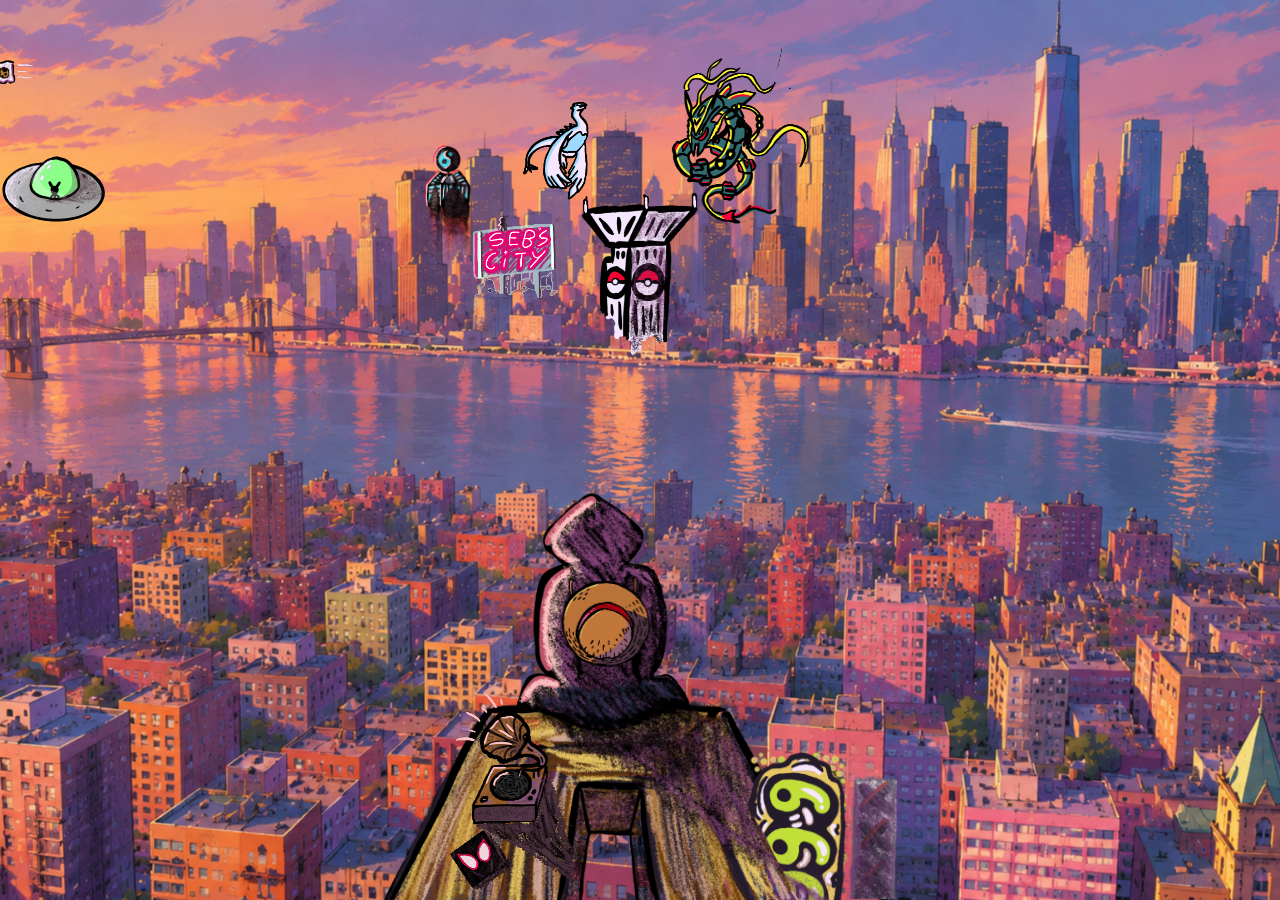
==== commit 6c7f383a: "intergalactic ufo toegevoegd" ====
--- a/index.html
+++ b/index.html
@@ -81,6 +81,27 @@
       </form>
     </dialog>
 
+    <button popovertarget="ufo">
+      <img
+        src="img/ufo.png"
+        alt="A UFO wich gives information about a song called intergalactic if tapped"
+      />
+      <!-- zelf getekend in procreate-->
+    </button>
+
+    <section id="ufo" popover>
+      <img
+        src="./img/beastyboysinergalactic.webp"
+        alt="beasty boys intergalactic image with their costumes on"
+      />
+      <!-- afbeelding van het web-->
+      <h1>intergalactic</h1>
+      <p>
+        check my intergalactic experiment
+        <a href="intergalactic/intergalactic.html">here</a>
+      </p>
+    </section>
+
     <button popovertarget="viking">
       <img
         src="img/viking2.gif"
@@ -182,7 +203,7 @@
         src="./img/wishingwell.jpg"
         alt="juice wrld legends never die album cover "
       />
-      <!-- cover afbeelding van album van het web-->
+      <!-- cover afbeelding van album van het web.-->
       <h1>Juice WRLD</h1>
       <p>
         Jarad Anthony Higgins also known as Juice WRLD was an American rapper
--- a/assets/style/normal.css
+++ b/assets/style/normal.css
@@ -328,7 +328,7 @@
 } /* ik dacht dat deze weg kon na dat ik de img heb replaced voor background image en daar boven nieuwe stijling voor heb maar als ik de code weghaal klopt de uitlijning niet meer dus laat ik het toch maar hier */
 
 /*MARK:vikingschip */
-button:nth-of-type(3) {
+button:nth-of-type(4) {
   /* van sanne hulp gekregen over basis van animatie toen zelf gekeken naar hoe ik schommel effect kan toevoegen */
 
   z-index: 40;
@@ -369,7 +369,7 @@
   left: 0;
 }
 /*MARK:xxx graffiti*/
-body > button:nth-of-type(7) {
+body > button:nth-of-type(8) {
   z-index: 50;
   position: fixed;
   right: calc(50% - 16.5rem);
@@ -393,7 +393,7 @@
   }
 }
 /*MARK:999 graffiti*/
-body > button:nth-of-type(6) {
+body > button:nth-of-type(7) {
   z-index: 30;
   position: fixed;
   right: calc(50% - 13.2rem);
@@ -430,7 +430,7 @@
 }
 
 /*MARK: muziekding*/
-button:nth-of-type(5) {
+button:nth-of-type(6) {
   z-index: 40;
   position: fixed;
   bottom: 0%;
@@ -457,7 +457,7 @@
 }
 
 /*MARK:luffy-straw-hat*/
-button:nth-of-type(4) {
+button:nth-of-type(5) {
   z-index: 40;
   position: fixed;
   bottom: 25%;
@@ -494,6 +494,22 @@
   }
 }
 
+body > button:nth-of-type(3) {
+  z-index: 45;
+  position: fixed;
+  width: 8em;
+
+  padding: 0%;
+  animation-name: --ufo-animatie;
+  animation-duration: 12s;
+  animation-iteration-count: infinite;
+  animation-timing-function: alternate;
+
+  img {
+    width: 100%;
+  }
+}
+
 @media (prefers-reduced-motion: no-preference) {
   @keyframes --vikingschip-animatie {
     0% {
@@ -552,6 +568,31 @@
       translate: calc((100dvw + 44rem) * 0.75);
     }
   }
+
+  @keyframes --ufo-animatie {
+    0% {
+      bottom: 40em;
+      translate: calc((100dvw + 11rem) * 0);
+    }
+
+    25% {
+      bottom: 30em;
+      translate: calc((100dvw + 11rem) * 0.4);
+    }
+
+    50% {
+      bottom: 40em;
+      translate: calc((100dvw + 11rem) * 0.8);
+    }
+    75% {
+      bottom: 30em;
+      translate: calc((100dvw + 11rem) * 0.4);
+    }
+    100% {
+      bottom: 40em;
+      translate: calc((100dvw + 11rem) * 0);
+    }
+  }
 }
 
 @media (prefers-reduced-motion: reduce) {
@@ -559,7 +600,7 @@
     left: 40em;
     animation: none;
   }
-  button:nth-of-type(3) {
+  button:nth-of-type(4) {
     left: 40em;
     animation: none;
     img {
@@ -567,7 +608,12 @@
     }
   }
 
-  button:nth-of-type(5) {
+  button:nth-of-type(3) {
+    left: 65em;
+    animation: none;
+  }
+
+  button:nth-of-type(6) {
     img {
       content: url("../../img/muziekplaat.png");
     }
